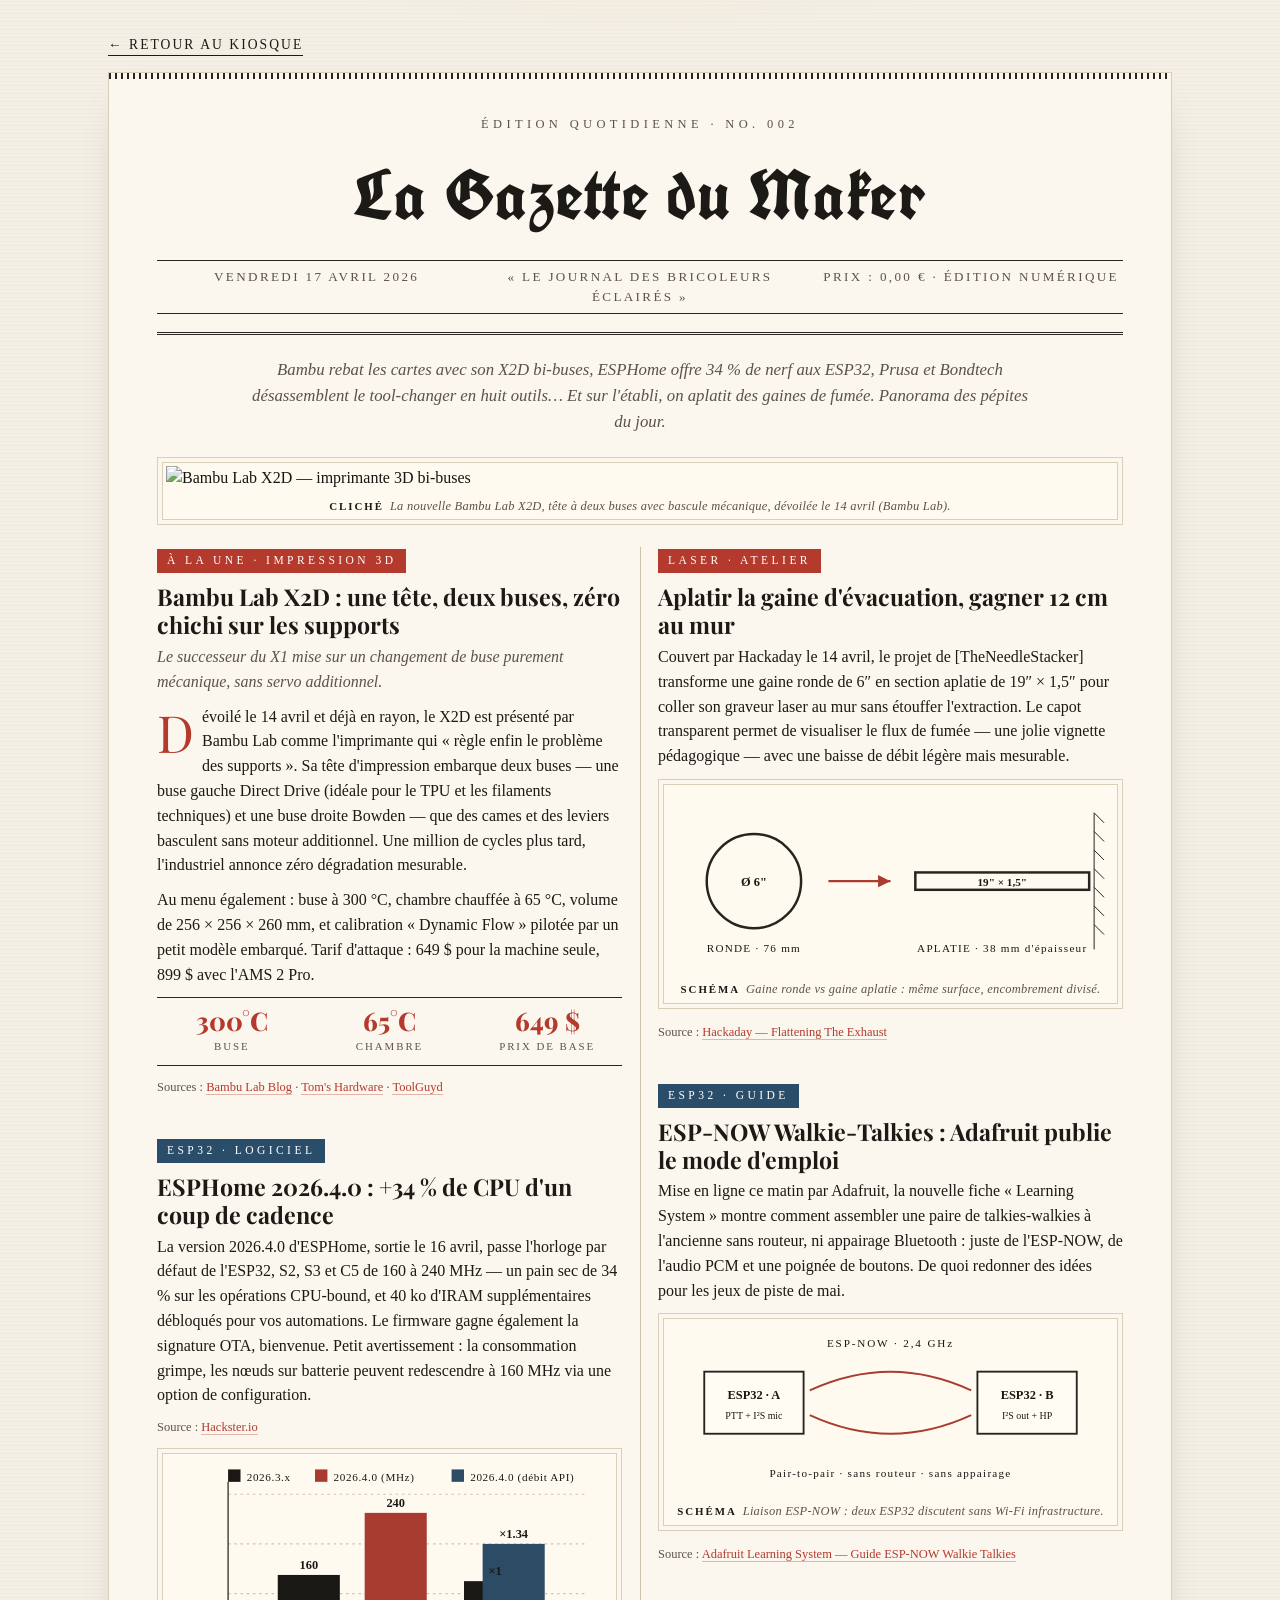
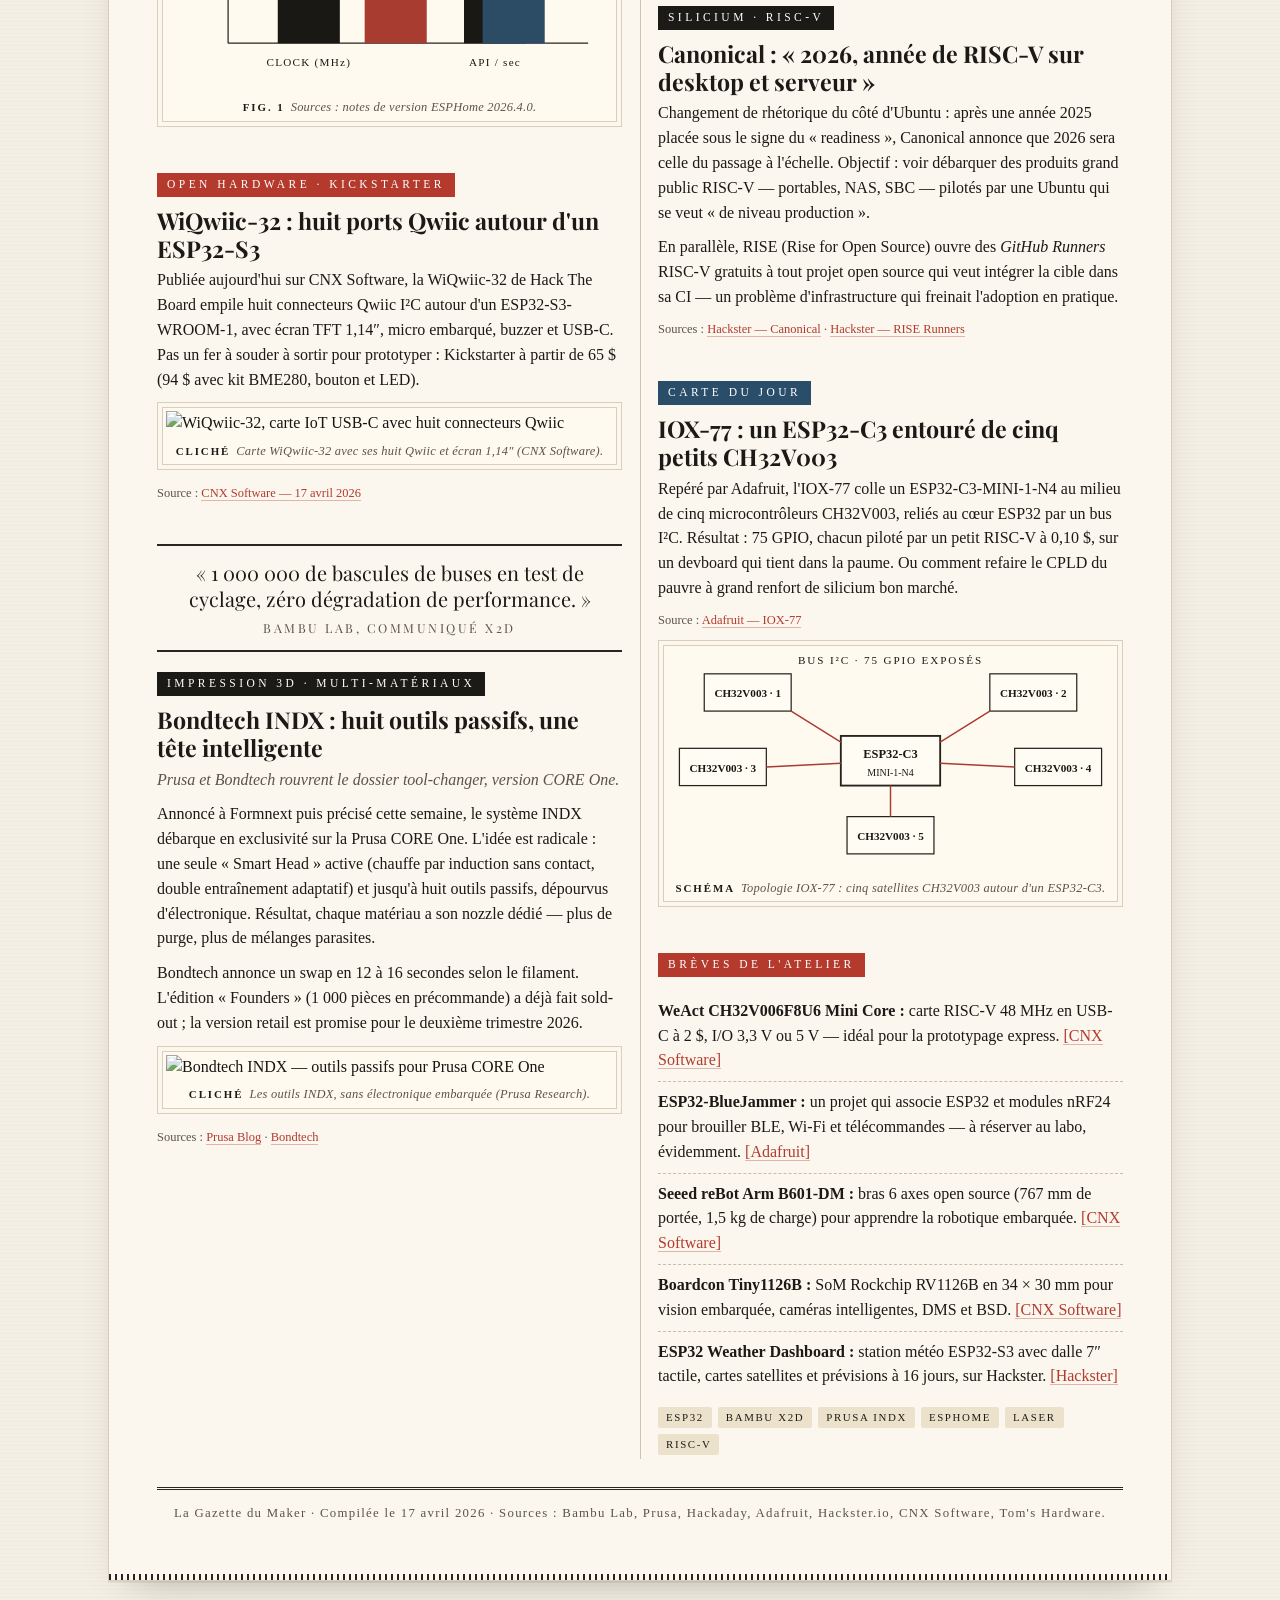
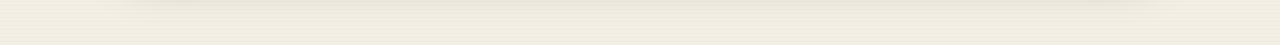
==== 2026-04-17.html @ 949660cf "Ajout de la Gazette du Maker - édition du 17 avril 2026 Co-Authored-By: Claude Opus 4.7 <noreply@ant" ====
<!DOCTYPE html>
<html lang="fr">
<head>
  <meta charset="UTF-8" />
  <meta name="viewport" content="width=device-width, initial-scale=1.0" />
  <title>La Gazette du Maker — 17 avril 2026</title>
  <link rel="preconnect" href="https://fonts.googleapis.com" />
  <link rel="preconnect" href="https://fonts.gstatic.com" crossorigin />
  <link href="https://fonts.googleapis.com/css2?family=Playfair+Display:ital,wght@0,600;0,800;1,600&family=UnifrakturCook:wght@700&display=swap" rel="stylesheet" />
  <link rel="stylesheet" href="assets/style.css" />
</head>
<body>
  <main class="wrap">
    <a class="nav-home" href="index.html">← Retour au kiosque</a>
    <article class="paper">
      <header class="masthead">
        <div class="eyebrow">Édition quotidienne · No. 002</div>
        <h1>La Gazette du Maker</h1>
        <div class="meta">
          <span>Vendredi 17 avril 2026</span>
          <span class="center">« Le journal des bricoleurs éclairés »</span>
          <span class="right">Prix : 0,00 € · Édition numérique</span>
        </div>
      </header>

      <p class="lede">
        Bambu rebat les cartes avec son X2D bi-buses, ESPHome offre 34 % de nerf aux ESP32,
        Prusa et Bondtech désassemblent le tool-changer en huit outils… Et sur l'établi,
        on aplatit des gaines de fumée. Panorama des pépites du jour.
      </p>

      <figure class="figure hero-figure halftone">
        <img src="https://storage.ghost.io/c/8d/d9/8dd9f85b-21c3-4782-bba8-8778cd8f2f93/content/images/size/w1200/2026/04/X2D-00-1.jpg" alt="Bambu Lab X2D — imprimante 3D bi-buses" />
        <figcaption><strong>Cliché</strong>La nouvelle Bambu Lab X2D, tête à deux buses avec bascule mécanique, dévoilée le 14 avril (Bambu Lab).</figcaption>
      </figure>

      <div class="columns">

        <section class="section">
          <span class="kicker">À la une · Impression 3D</span>
          <h2 class="headline">Bambu Lab X2D : une tête, deux buses, zéro chichi sur les supports</h2>
          <p class="subhead">Le successeur du X1 mise sur un changement de buse purement mécanique, sans servo additionnel.</p>
          <div class="story dropcap">
            <p>
              Dévoilé le 14 avril et déjà en rayon, le X2D est présenté par Bambu Lab comme
              l'imprimante qui « règle enfin le problème des supports ». Sa tête d'impression
              embarque deux buses — une buse gauche Direct Drive (idéale pour le TPU et les
              filaments techniques) et une buse droite Bowden — que des cames et des leviers
              basculent sans moteur additionnel. Une million de cycles plus tard, l'industriel
              annonce zéro dégradation mesurable.
            </p>
            <p>
              Au menu également : buse à 300 °C, chambre chauffée à 65 °C, volume de 256 × 256 ×
              260 mm, et calibration « Dynamic Flow » pilotée par un petit modèle embarqué.
              Tarif d'attaque : 649 $ pour la machine seule, 899 $ avec l'AMS 2 Pro.
            </p>

            <div class="stat-row">
              <div class="stat"><div class="num">300°C</div><div class="lbl">Buse</div></div>
              <div class="stat"><div class="num">65°C</div><div class="lbl">Chambre</div></div>
              <div class="stat"><div class="num">649 $</div><div class="lbl">Prix de base</div></div>
            </div>

            <p class="source">
              Sources :
              <a href="https://blog.bambulab.com/xcellence-made-simple-bambu-lab-presents-the-x2d/">Bambu Lab Blog</a>
              · <a href="https://www.tomshardware.com/3d-printing/bambu-lab-x2d-review">Tom's Hardware</a>
              · <a href="https://toolguyd.com/bambu-x2d-3d-printer-launch/">ToolGuyd</a>
            </p>
          </div>
        </section>

        <section class="section">
          <span class="kicker blue">ESP32 · Logiciel</span>
          <h2 class="headline">ESPHome 2026.4.0 : +34 % de CPU d'un coup de cadence</h2>
          <div class="story">
            <p>
              La version 2026.4.0 d'ESPHome, sortie le 16 avril, passe l'horloge par défaut de
              l'ESP32, S2, S3 et C5 de 160 à 240 MHz — un pain sec de 34 % sur les opérations
              CPU-bound, et 40 ko d'IRAM supplémentaires débloqués pour vos automations. Le
              firmware gagne également la signature OTA, bienvenue. Petit avertissement : la
              consommation grimpe, les nœuds sur batterie peuvent redescendre à 160 MHz via une
              option de configuration.
            </p>
            <p class="source">
              Source :
              <a href="https://www.hackster.io/news/esphome-2026-4-0-brings-a-big-performance-boost-for-the-espressif-esp32-with-breaking-changes-too-006b26e1b445">Hackster.io</a>
            </p>

            <figure class="figure">
              <svg class="chart-svg" viewBox="0 0 360 190" xmlns="http://www.w3.org/2000/svg" role="img" aria-label="Comparatif fréquence et performance CPU ESPHome">
                <!-- grid -->
                <g class="grid">
                  <line x1="50" y1="30"  x2="340" y2="30" />
                  <line x1="50" y1="70"  x2="340" y2="70" />
                  <line x1="50" y1="110" x2="340" y2="110" />
                </g>
                <!-- axes -->
                <g class="axis">
                  <path d="M50 150 L340 150" />
                  <path d="M50 20 L50 150" />
                </g>
                <!-- Bars: v2026.3 @160MHz vs v2026.4 @240MHz -->
                <rect class="bar-ink" x="90"  y="95"  width="50" height="55" />
                <rect class="bar-red" x="160" y="45"  width="50" height="105" />
                <rect class="bar-ink" x="240" y="100" width="50" height="50" />
                <rect class="bar-red" x="310" y="30"  width="30" height="120" opacity="0"/>
                <!-- Second pair: API calls/s -->
                <rect class="bar-blue" x="255" y="70" width="50" height="80" />
                <!-- Labels -->
                <text x="115" y="168" text-anchor="middle" font-size="9" letter-spacing="1">CLOCK (MHz)</text>
                <text x="265" y="168" text-anchor="middle" font-size="9" letter-spacing="1">API / sec</text>
                <text x="115" y="90"  text-anchor="middle" font-size="10" font-weight="700">160</text>
                <text x="185" y="40"  text-anchor="middle" font-size="10" font-weight="700" fill="#b43a2d">240</text>
                <text x="265" y="95"  text-anchor="middle" font-size="10" font-weight="700">×1</text>
                <text x="280" y="65"  text-anchor="middle" font-size="10" font-weight="700" fill="#2a4d69">×1.34</text>
                <!-- Legend -->
                <rect x="50" y="10" width="10" height="10" class="bar-ink" />
                <text x="65" y="19" font-size="9" letter-spacing="0.5">2026.3.x</text>
                <rect x="120" y="10" width="10" height="10" class="bar-red" />
                <text x="135" y="19" font-size="9" letter-spacing="0.5" fill="#b43a2d">2026.4.0 (MHz)</text>
                <rect x="230" y="10" width="10" height="10" class="bar-blue" />
                <text x="245" y="19" font-size="9" letter-spacing="0.5" fill="#2a4d69">2026.4.0 (débit API)</text>
              </svg>
              <figcaption><strong>Fig. 1</strong>Sources : notes de version ESPHome 2026.4.0.</figcaption>
            </figure>
          </div>
        </section>

        <section class="section">
          <span class="kicker">Open Hardware · Kickstarter</span>
          <h2 class="headline">WiQwiic-32 : huit ports Qwiic autour d'un ESP32-S3</h2>
          <div class="story">
            <p>
              Publiée aujourd'hui sur CNX Software, la WiQwiic-32 de Hack The Board empile
              huit connecteurs Qwiic I²C autour d'un ESP32-S3-WROOM-1, avec écran TFT 1,14″,
              micro embarqué, buzzer et USB-C. Pas un fer à souder à sortir pour prototyper :
              Kickstarter à partir de 65 $ (94 $ avec kit BME280, bouton et LED).
            </p>
            <figure class="figure halftone">
              <img src="https://www.cnx-software.com/wp-content/uploads/2026/04/WiQwiic-32-USB-C-development-board.jpg" alt="WiQwiic-32, carte IoT USB-C avec huit connecteurs Qwiic" />
              <figcaption><strong>Cliché</strong>Carte WiQwiic-32 avec ses huit Qwiic et écran 1,14″ (CNX Software).</figcaption>
            </figure>
            <p class="source">
              Source :
              <a href="https://www.cnx-software.com/2026/04/17/wiqwiic-32-a-compact-usb-c-iot-board-with-eight-qwiic-connectors/">CNX Software — 17 avril 2026</a>
            </p>
          </div>
        </section>

        <div class="pullquote">
          « 1 000 000 de bascules de buses en test de cyclage, zéro dégradation de performance. »
          <cite>Bambu Lab, communiqué X2D</cite>
        </div>

        <section class="section">
          <span class="kicker ink">Impression 3D · Multi-matériaux</span>
          <h2 class="headline">Bondtech INDX : huit outils passifs, une tête intelligente</h2>
          <p class="subhead">Prusa et Bondtech rouvrent le dossier tool-changer, version CORE One.</p>
          <div class="story">
            <p>
              Annoncé à Formnext puis précisé cette semaine, le système INDX débarque en
              exclusivité sur la Prusa CORE One. L'idée est radicale : une seule « Smart Head »
              active (chauffe par induction sans contact, double entraînement adaptatif) et
              jusqu'à huit outils passifs, dépourvus d'électronique. Résultat, chaque matériau
              a son nozzle dédié — plus de purge, plus de mélanges parasites.
            </p>
            <p>
              Bondtech annonce un swap en 12 à 16 secondes selon le filament. L'édition
              « Founders » (1 000 pièces en précommande) a déjà fait sold-out ; la version
              retail est promise pour le deuxième trimestre 2026.
            </p>
            <figure class="figure halftone">
              <img src="https://storage.googleapis.com/prusa3d-content-prod-14e8-wordpress-blog-prod/2025/11/c8289261-cleaned-up-tool-detail-indx_3840-1024x683.jpg" alt="Bondtech INDX — outils passifs pour Prusa CORE One" />
              <figcaption><strong>Cliché</strong>Les outils INDX, sans électronique embarquée (Prusa Research).</figcaption>
            </figure>
            <p class="source">
              Sources :
              <a href="https://blog.prusa3d.com/introducing-the-indx-fast-and-affordable-8-material-printing-exclusively-on-the-core-one_125242/">Prusa Blog</a>
              · <a href="https://www.bondtech.se/indx-by-bondtech/">Bondtech</a>
            </p>
          </div>
        </section>

        <section class="section">
          <span class="kicker">Laser · Atelier</span>
          <h2 class="headline">Aplatir la gaine d'évacuation, gagner 12 cm au mur</h2>
          <div class="story">
            <p>
              Couvert par Hackaday le 14 avril, le projet de [TheNeedleStacker] transforme
              une gaine ronde de 6″ en section aplatie de 19″ × 1,5″ pour coller son graveur
              laser au mur sans étouffer l'extraction. Le capot transparent permet de visualiser
              le flux de fumée — une jolie vignette pédagogique — avec une baisse de débit
              légère mais mesurable.
            </p>

            <figure class="figure">
              <svg class="chart-svg" viewBox="0 0 360 150" xmlns="http://www.w3.org/2000/svg" role="img" aria-label="Schéma comparatif gaine ronde vs gaine aplatie">
                <!-- Round duct -->
                <circle cx="70" cy="75" r="38" fill="none" stroke="#2a2520" stroke-width="2" />
                <text x="70" y="79" text-anchor="middle" font-size="10" font-weight="700">Ø 6&quot;</text>
                <text x="70" y="132" text-anchor="middle" font-size="9" letter-spacing="1" fill="#5a534a">RONDE · 76 mm</text>

                <!-- Arrow -->
                <path d="M130 75 L180 75" stroke="#b43a2d" stroke-width="2" />
                <path d="M180 75 L170 70 L170 80 Z" fill="#b43a2d" />

                <!-- Flat duct -->
                <rect x="200" y="68" width="140" height="14" fill="none" stroke="#2a2520" stroke-width="2" />
                <text x="270" y="79" text-anchor="middle" font-size="9" font-weight="700">19&quot; × 1,5&quot;</text>
                <text x="270" y="132" text-anchor="middle" font-size="9" letter-spacing="1" fill="#5a534a">APLATIE · 38 mm d'épaisseur</text>

                <!-- Wall hatching -->
                <g stroke="#2a2520" stroke-width="0.8">
                  <line x1="344" y1="20" x2="344" y2="130" />
                  <line x1="344" y1="20" x2="352" y2="28" />
                  <line x1="344" y1="35" x2="352" y2="43" />
                  <line x1="344" y1="50" x2="352" y2="58" />
                  <line x1="344" y1="65" x2="352" y2="73" />
                  <line x1="344" y1="80" x2="352" y2="88" />
                  <line x1="344" y1="95" x2="352" y2="103" />
                  <line x1="344" y1="110" x2="352" y2="118" />
                </g>
              </svg>
              <figcaption><strong>Schéma</strong>Gaine ronde vs gaine aplatie : même surface, encombrement divisé.</figcaption>
            </figure>

            <p class="source">
              Source :
              <a href="https://hackaday.com/2026/04/14/flattening-the-exhaust-of-a-laser-cutter-to-save-space/">Hackaday — Flattening The Exhaust</a>
            </p>
          </div>
        </section>

        <section class="section">
          <span class="kicker blue">ESP32 · Guide</span>
          <h2 class="headline">ESP-NOW Walkie-Talkies : Adafruit publie le mode d'emploi</h2>
          <div class="story">
            <p>
              Mise en ligne ce matin par Adafruit, la nouvelle fiche « Learning System » montre
              comment assembler une paire de talkies-walkies à l'ancienne sans routeur, ni
              appairage Bluetooth : juste de l'ESP-NOW, de l'audio PCM et une poignée de
              boutons. De quoi redonner des idées pour les jeux de piste de mai.
            </p>

            <figure class="figure">
              <svg class="chart-svg" viewBox="0 0 360 140" xmlns="http://www.w3.org/2000/svg" role="img" aria-label="Schéma ESP-NOW pair-to-pair sans infrastructure">
                <!-- Node A -->
                <rect x="30" y="40" width="80" height="50" fill="#fffaf0" stroke="#2a2520" stroke-width="1.5" />
                <text x="70" y="62" text-anchor="middle" font-size="10" font-weight="700">ESP32 · A</text>
                <text x="70" y="78" text-anchor="middle" font-size="8">PTT + I²S mic</text>

                <!-- Node B -->
                <rect x="250" y="40" width="80" height="50" fill="#fffaf0" stroke="#2a2520" stroke-width="1.5" />
                <text x="290" y="62" text-anchor="middle" font-size="10" font-weight="700">ESP32 · B</text>
                <text x="290" y="78" text-anchor="middle" font-size="8">I²S out + HP</text>

                <!-- Wireless arrows -->
                <g stroke="#b43a2d" stroke-width="1.6" fill="none">
                  <path d="M115 55 Q180 25 245 55" />
                  <path d="M245 75 Q180 105 115 75" />
                </g>
                <text x="180" y="20" text-anchor="middle" font-size="9" fill="#b43a2d" letter-spacing="1.5">ESP-NOW · 2,4 GHz</text>

                <!-- Labels -->
                <text x="180" y="125" text-anchor="middle" font-size="9" letter-spacing="1" fill="#5a534a">Pair-to-pair · sans routeur · sans appairage</text>
              </svg>
              <figcaption><strong>Schéma</strong>Liaison ESP-NOW : deux ESP32 discutent sans Wi-Fi infrastructure.</figcaption>
            </figure>
            <p class="source">
              Source :
              <a href="https://blog.adafruit.com/">Adafruit Learning System — Guide ESP-NOW Walkie Talkies</a>
            </p>
          </div>
        </section>

        <section class="section">
          <span class="kicker ink">Silicium · RISC-V</span>
          <h2 class="headline">Canonical : « 2026, année de RISC-V sur desktop et serveur »</h2>
          <div class="story">
            <p>
              Changement de rhétorique du côté d'Ubuntu : après une année 2025 placée sous le
              signe du « readiness », Canonical annonce que 2026 sera celle du passage à
              l'échelle. Objectif : voir débarquer des produits grand public RISC-V — portables,
              NAS, SBC — pilotés par une Ubuntu qui se veut « de niveau production ».
            </p>
            <p>
              En parallèle, RISE (Rise for Open Source) ouvre des <em>GitHub Runners</em>
              RISC-V gratuits à tout projet open source qui veut intégrer la cible dans sa
              CI — un problème d'infrastructure qui freinait l'adoption en pratique.
            </p>
            <p class="source">
              Sources :
              <a href="https://www.hackster.io/news/canonical-declares-that-2026-is-the-year-of-ubuntu-linux-on-the-risc-v-desktop-server-and-more-850a24c1e8b1">Hackster — Canonical</a>
              · <a href="https://www.hackster.io/news/rise-launches-risc-v-github-runners-providing-ci-and-build-services-free-to-open-source-projects-559fa92fa713">Hackster — RISE Runners</a>
            </p>
          </div>
        </section>

        <section class="section">
          <span class="kicker blue">Carte du jour</span>
          <h2 class="headline">IOX-77 : un ESP32-C3 entouré de cinq petits CH32V003</h2>
          <div class="story">
            <p>
              Repéré par Adafruit, l'IOX-77 colle un ESP32-C3-MINI-1-N4 au milieu de cinq
              microcontrôleurs CH32V003, reliés au cœur ESP32 par un bus I²C. Résultat : 75
              GPIO, chacun piloté par un petit RISC-V à 0,10 $, sur un devboard qui tient dans
              la paume. Ou comment refaire le CPLD du pauvre à grand renfort de silicium
              bon marché.
            </p>
            <p class="source">
              Source :
              <a href="https://blog.adafruit.com/2026/04/14/an-esp32-based-devboard-with-5-ch32v003-mcus-and-75-gpio">Adafruit — IOX-77</a>
            </p>

            <figure class="figure">
              <svg class="chart-svg" viewBox="0 0 360 180" xmlns="http://www.w3.org/2000/svg" role="img" aria-label="Topologie IOX-77, ESP32-C3 central relié à 5 CH32V003 via I²C">
                <!-- center ESP32-C3 -->
                <rect x="140" y="70" width="80" height="40" fill="#fffaf0" stroke="#2a2520" stroke-width="1.5" />
                <text x="180" y="88" text-anchor="middle" font-size="10" font-weight="700">ESP32-C3</text>
                <text x="180" y="102" text-anchor="middle" font-size="8">MINI-1-N4</text>

                <!-- 5 CH32V003 around -->
                <g font-family="Iowan Old Style, Georgia, serif">
                  <rect x="30"  y="20"  width="70" height="30" fill="#fffaf0" stroke="#2a2520" />
                  <text x="65" y="39" text-anchor="middle" font-size="9" font-weight="700">CH32V003 · 1</text>

                  <rect x="260" y="20"  width="70" height="30" fill="#fffaf0" stroke="#2a2520" />
                  <text x="295" y="39" text-anchor="middle" font-size="9" font-weight="700">CH32V003 · 2</text>

                  <rect x="10"  y="80"  width="70" height="30" fill="#fffaf0" stroke="#2a2520" />
                  <text x="45" y="99" text-anchor="middle" font-size="9" font-weight="700">CH32V003 · 3</text>

                  <rect x="280" y="80"  width="70" height="30" fill="#fffaf0" stroke="#2a2520" />
                  <text x="315" y="99" text-anchor="middle" font-size="9" font-weight="700">CH32V003 · 4</text>

                  <rect x="145" y="135" width="70" height="30" fill="#fffaf0" stroke="#2a2520" />
                  <text x="180" y="154" text-anchor="middle" font-size="9" font-weight="700">CH32V003 · 5</text>
                </g>

                <!-- I2C lines -->
                <g stroke="#b43a2d" stroke-width="1.2" fill="none">
                  <path d="M140 75 L100 50" />
                  <path d="M220 75 L260 50" />
                  <path d="M140 92 L80 95" />
                  <path d="M220 92 L280 95" />
                  <path d="M180 110 L180 135" />
                </g>
                <text x="180" y="12" text-anchor="middle" font-size="9" letter-spacing="1.5" fill="#b43a2d">BUS I²C · 75 GPIO EXPOSÉS</text>
              </svg>
              <figcaption><strong>Schéma</strong>Topologie IOX-77 : cinq satellites CH32V003 autour d'un ESP32-C3.</figcaption>
            </figure>
          </div>
        </section>

        <section class="section">
          <span class="kicker">Brèves de l'atelier</span>
          <ul class="brief-list">
            <li>
              <strong>WeAct CH32V006F8U6 Mini Core :</strong> carte RISC-V 48 MHz en USB-C à
              2 $, I/O 3,3 V ou 5 V — idéal pour la prototypage express.
              <a href="https://www.cnx-software.com/2026/04/06/2-weact-ch32v006f8u6-mini-core-board-features-ch32v006-risc-v-mcu-supports-3-3v-or-5v-i-o-voltage/">[CNX Software]</a>
            </li>
            <li>
              <strong>ESP32-BlueJammer :</strong> un projet qui associe ESP32 et modules nRF24
              pour brouiller BLE, Wi-Fi et télécommandes — à réserver au labo, évidemment.
              <a href="https://blog.adafruit.com/2026/04/09/esp32-bluejammer-disrupts-various-devices-using-esp32-and-nrf24-modules/">[Adafruit]</a>
            </li>
            <li>
              <strong>Seeed reBot Arm B601-DM :</strong> bras 6 axes open source (767 mm de
              portée, 1,5 kg de charge) pour apprendre la robotique embarquée.
              <a href="https://www.cnx-software.com/">[CNX Software]</a>
            </li>
            <li>
              <strong>Boardcon Tiny1126B :</strong> SoM Rockchip RV1126B en 34 × 30 mm pour
              vision embarquée, caméras intelligentes, DMS et BSD.
              <a href="https://www.cnx-software.com/">[CNX Software]</a>
            </li>
            <li>
              <strong>ESP32 Weather Dashboard :</strong> station météo ESP32-S3 avec dalle 7″
              tactile, cartes satellites et prévisions à 16 jours, sur Hackster.
              <a href="https://www.hackster.io/mircemk/esp32-weather-dashboard-with-satellite-maps-and-16-day-forec-7ee044">[Hackster]</a>
            </li>
          </ul>
          <div class="tag-row">
            <span class="tag">ESP32</span>
            <span class="tag">Bambu X2D</span>
            <span class="tag">Prusa INDX</span>
            <span class="tag">ESPHome</span>
            <span class="tag">Laser</span>
            <span class="tag">RISC-V</span>
          </div>
        </section>

      </div>

      <footer class="footer">
        La Gazette du Maker · Compilée le 17 avril 2026 · Sources : Bambu Lab, Prusa, Hackaday,
        Adafruit, Hackster.io, CNX Software, Tom's Hardware.
      </footer>
    </article>
  </main>
</body>
</html>
---- assets/style.css ----
/* Maker Gazette — stylesheet partagé */
:root {
  --bg: #f4efe4;
  --paper: #fbf7ee;
  --ink: #1c1a16;
  --muted: #5a534a;
  --accent: #b43a2d;
  --accent-2: #2a4d69;
  --rule: #2a2520;
  --shadow: 0 2px 0 rgba(0, 0, 0, 0.06), 0 18px 40px -24px rgba(0, 0, 0, 0.35);
}

* { box-sizing: border-box; }

html, body {
  margin: 0;
  padding: 0;
  background:
    radial-gradient(1200px 600px at 50% -10%, #e9e0cd 0%, transparent 60%),
    repeating-linear-gradient(0deg, transparent 0 3px, rgba(0,0,0,0.015) 3px 4px),
    var(--bg);
  color: var(--ink);
  font-family: "Iowan Old Style", "Palatino Linotype", Palatino, Georgia, "Times New Roman", serif;
  line-height: 1.55;
}

a { color: var(--accent); text-decoration: none; border-bottom: 1px solid rgba(180, 58, 45, 0.35); }
a:hover { color: var(--accent-2); border-bottom-color: var(--accent-2); }

.wrap {
  max-width: 1120px;
  margin: 0 auto;
  padding: 32px 28px 64px;
}

.paper {
  background: var(--paper);
  border: 1px solid #d9cfb8;
  box-shadow: var(--shadow);
  padding: 42px 48px 56px;
  position: relative;
}
.paper::before,
.paper::after {
  content: "";
  position: absolute;
  left: 0; right: 0;
  height: 6px;
  background: repeating-linear-gradient(90deg, var(--rule) 0 2px, transparent 2px 6px);
}
.paper::before { top: 0; }
.paper::after { bottom: 0; }

.masthead {
  text-align: center;
  border-bottom: 3px double var(--rule);
  padding-bottom: 18px;
  margin-bottom: 22px;
}
.masthead .eyebrow {
  letter-spacing: 0.35em;
  text-transform: uppercase;
  font-size: 0.78rem;
  color: var(--muted);
}
.masthead h1 {
  font-family: "UnifrakturCook", "Playfair Display", "Times New Roman", serif;
  font-size: clamp(2.6rem, 6vw, 4.4rem);
  margin: 6px 0 4px;
  letter-spacing: 0.01em;
}
.masthead .meta {
  display: flex;
  justify-content: space-between;
  gap: 12px;
  font-size: 0.82rem;
  color: var(--muted);
  text-transform: uppercase;
  letter-spacing: 0.18em;
  border-top: 1px solid var(--rule);
  border-bottom: 1px solid var(--rule);
  padding: 6px 4px;
  margin-top: 10px;
}
.masthead .meta span { flex: 1; }
.masthead .meta .center { text-align: center; }
.masthead .meta .right { text-align: right; }

.lede {
  font-style: italic;
  text-align: center;
  font-size: 1.05rem;
  color: var(--muted);
  max-width: 780px;
  margin: 8px auto 22px;
}

.columns {
  column-count: 2;
  column-gap: 36px;
  column-rule: 1px solid #cdc2ab;
}
@media (max-width: 780px) {
  .columns { column-count: 1; }
  .paper { padding: 28px 20px 36px; }
}

.section {
  break-inside: avoid;
  margin-bottom: 26px;
  padding-bottom: 4px;
}

.kicker {
  display: inline-block;
  font-size: 0.72rem;
  letter-spacing: 0.3em;
  text-transform: uppercase;
  color: #fff;
  background: var(--accent);
  padding: 3px 10px;
  margin-bottom: 8px;
}
.kicker.blue { background: var(--accent-2); }
.kicker.ink { background: var(--ink); }

.headline {
  font-family: "Playfair Display", "Iowan Old Style", Georgia, serif;
  font-size: 1.45rem;
  line-height: 1.2;
  margin: 2px 0 6px;
}
.subhead {
  color: var(--muted);
  font-style: italic;
  margin: 0 0 10px;
}
.dropcap::first-letter {
  font-family: "Playfair Display", Georgia, serif;
  font-size: 3.2rem;
  float: left;
  line-height: 0.9;
  padding: 4px 8px 0 0;
  color: var(--accent);
}

.story p { margin: 0 0 10px; }
.story .source {
  font-size: 0.78rem;
  color: var(--muted);
  margin-top: 6px;
}

.pullquote {
  break-inside: avoid;
  border-top: 2px solid var(--rule);
  border-bottom: 2px solid var(--rule);
  padding: 14px 10px;
  margin: 18px 0;
  font-family: "Playfair Display", Georgia, serif;
  font-size: 1.25rem;
  line-height: 1.3;
  text-align: center;
  color: var(--ink);
}
.pullquote cite {
  display: block;
  font-size: 0.78rem;
  font-style: normal;
  letter-spacing: 0.2em;
  text-transform: uppercase;
  color: var(--muted);
  margin-top: 8px;
}

.brief-list {
  list-style: none;
  padding: 0;
  margin: 6px 0 0;
}
.brief-list li {
  padding: 8px 0;
  border-bottom: 1px dashed #c8bda6;
}
.brief-list li:last-child { border-bottom: none; }
.brief-list strong { color: var(--ink); }

.footer {
  margin-top: 28px;
  padding-top: 14px;
  border-top: 3px double var(--rule);
  text-align: center;
  font-size: 0.8rem;
  color: var(--muted);
  letter-spacing: 0.1em;
}

.nav-home {
  display: inline-block;
  margin-bottom: 16px;
  font-size: 0.85rem;
  letter-spacing: 0.15em;
  text-transform: uppercase;
  border-bottom: 1px solid var(--ink);
  color: var(--ink);
}

/* Index page specific */
.index-intro {
  text-align: center;
  max-width: 720px;
  margin: 10px auto 28px;
  color: var(--muted);
  font-style: italic;
}
.issue-grid {
  list-style: none;
  padding: 0;
  margin: 0;
  display: grid;
  grid-template-columns: repeat(auto-fill, minmax(260px, 1fr));
  gap: 18px;
}
.issue-card {
  background: #fffaf0;
  border: 1px solid #d9cfb8;
  padding: 18px 20px;
  display: flex;
  flex-direction: column;
  justify-content: space-between;
  min-height: 150px;
  transition: transform 0.15s ease, box-shadow 0.15s ease;
}
.issue-card:hover {
  transform: translateY(-2px);
  box-shadow: 0 10px 24px -16px rgba(0,0,0,0.35);
}
.issue-card a {
  color: var(--ink);
  border-bottom: none;
}
.issue-card .date {
  font-size: 0.78rem;
  letter-spacing: 0.3em;
  text-transform: uppercase;
  color: var(--accent);
  margin-bottom: 6px;
}
.issue-card .title {
  font-family: "Playfair Display", Georgia, serif;
  font-size: 1.35rem;
  line-height: 1.2;
  margin: 0 0 10px;
}
.issue-card .desc {
  font-size: 0.9rem;
  color: var(--muted);
  margin: 0;
}
.issue-card .read {
  margin-top: 12px;
  font-size: 0.78rem;
  letter-spacing: 0.2em;
  text-transform: uppercase;
  color: var(--accent-2);
}

.tag-row {
  display: flex;
  flex-wrap: wrap;
  gap: 6px;
  margin-top: 10px;
}
.tag {
  font-size: 0.68rem;
  letter-spacing: 0.15em;
  text-transform: uppercase;
  background: #ece2cc;
  color: var(--ink);
  padding: 2px 8px;
  border-radius: 2px;
}

/* Figures, illustrations, SVG charts */
.figure {
  break-inside: avoid;
  margin: 10px 0 14px;
  padding: 8px;
  background: #fffaf0;
  border: 1px solid #d9cfb8;
  box-shadow: inset 0 0 0 4px #fbf7ee, inset 0 0 0 5px #d9cfb8;
}
.figure img,
.figure svg {
  width: 100%;
  height: auto;
  display: block;
  filter: contrast(1.02) saturate(0.88);
}
.figure.halftone img {
  filter: contrast(1.05) saturate(0.7) sepia(0.08);
}
.figure figcaption {
  font-size: 0.78rem;
  color: var(--muted);
  font-style: italic;
  text-align: center;
  margin-top: 6px;
  padding: 0 4px;
  letter-spacing: 0.02em;
}
.figure figcaption strong {
  font-style: normal;
  color: var(--ink);
  letter-spacing: 0.18em;
  text-transform: uppercase;
  font-size: 0.68rem;
  margin-right: 6px;
}

/* Inline SVG chart styling */
.chart-svg text {
  font-family: "Iowan Old Style", Georgia, serif;
  fill: var(--ink);
}
.chart-svg .axis line,
.chart-svg .axis path {
  stroke: var(--rule);
  stroke-width: 1;
  fill: none;
}
.chart-svg .bar-red { fill: var(--accent); }
.chart-svg .bar-blue { fill: var(--accent-2); }
.chart-svg .bar-ink { fill: var(--ink); }
.chart-svg .grid { stroke: #cdc2ab; stroke-dasharray: 2 3; }

/* Hero/lead image spanning both columns */
.hero-figure {
  column-span: all;
  margin: 6px 0 22px;
}

/* Data stat row */
.stat-row {
  break-inside: avoid;
  display: grid;
  grid-template-columns: repeat(3, 1fr);
  gap: 8px;
  margin: 10px 0 12px;
  border-top: 1px solid var(--rule);
  border-bottom: 1px solid var(--rule);
  padding: 8px 0;
}
.stat {
  text-align: center;
  padding: 2px 4px;
}
.stat .num {
  font-family: "Playfair Display", Georgia, serif;
  font-size: 1.6rem;
  font-weight: 800;
  color: var(--accent);
  line-height: 1;
}
.stat .lbl {
  font-size: 0.68rem;
  letter-spacing: 0.18em;
  text-transform: uppercase;
  color: var(--muted);
  margin-top: 4px;
}
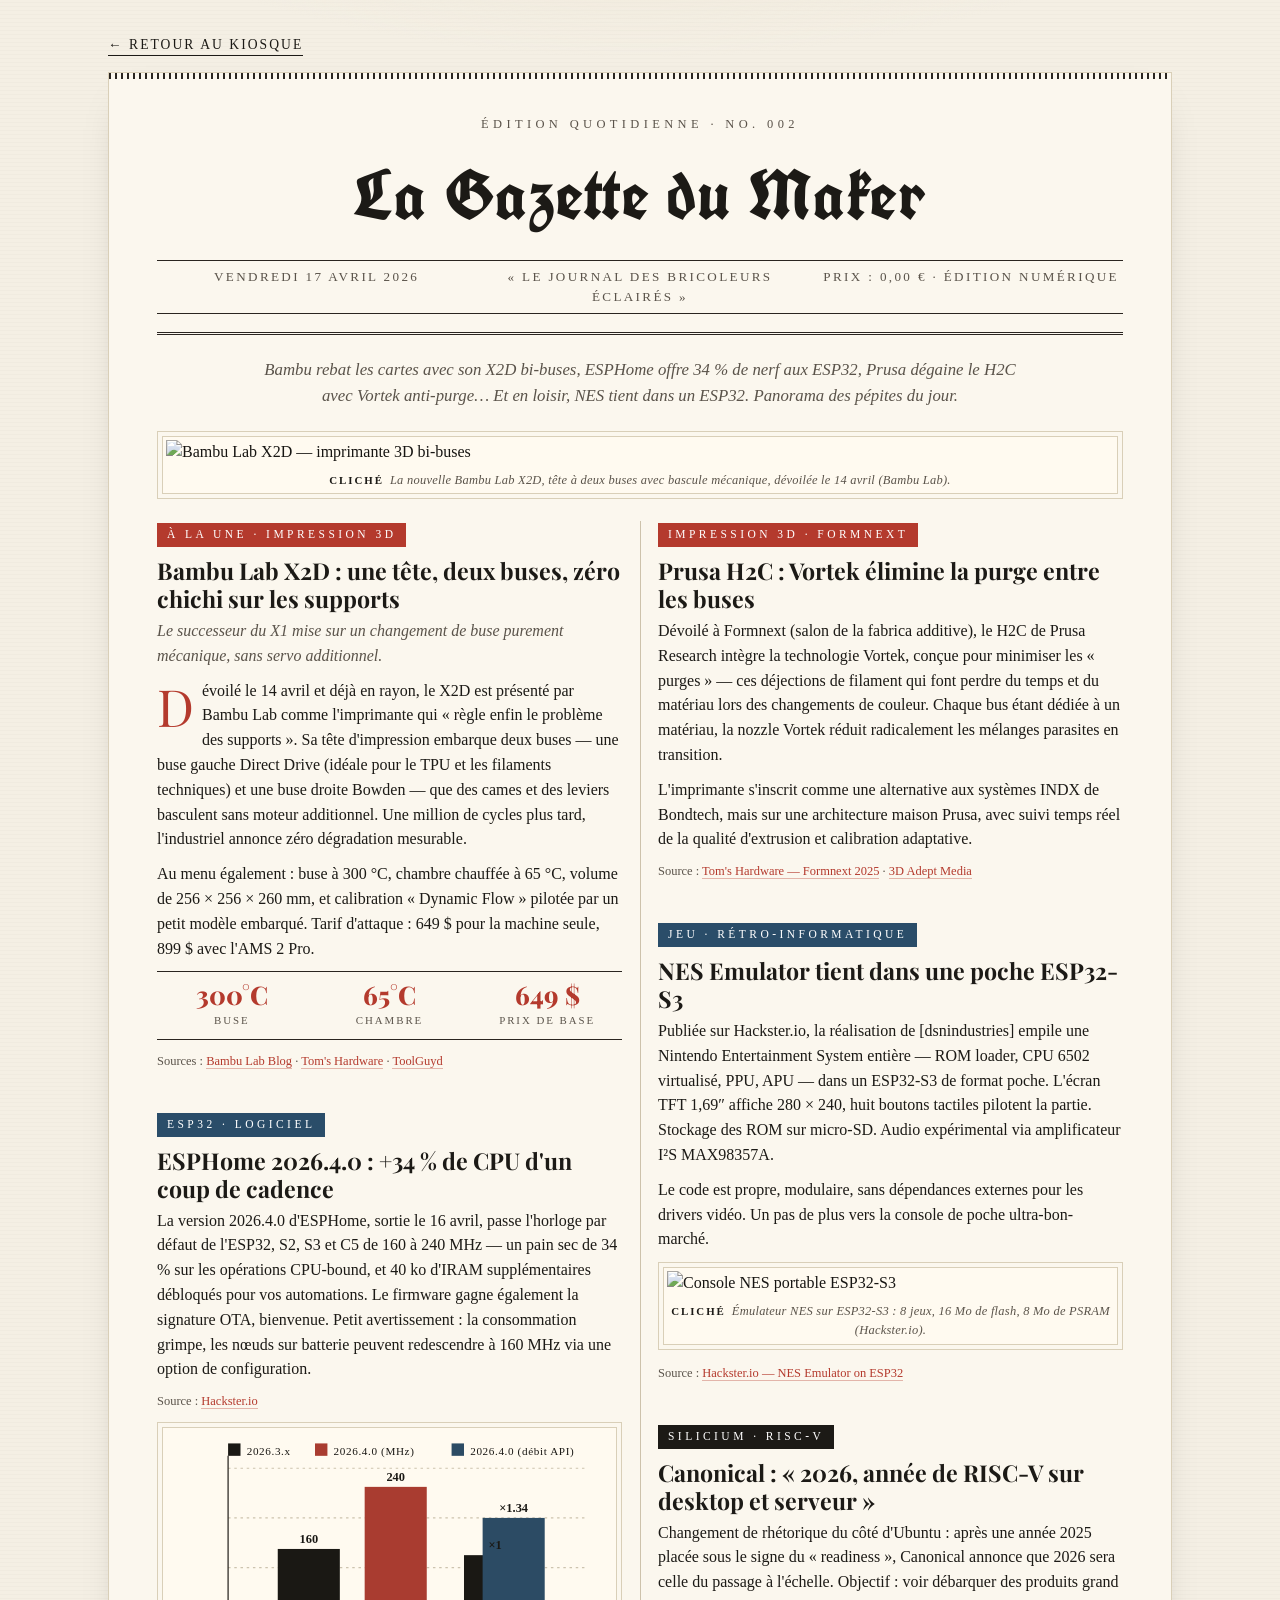
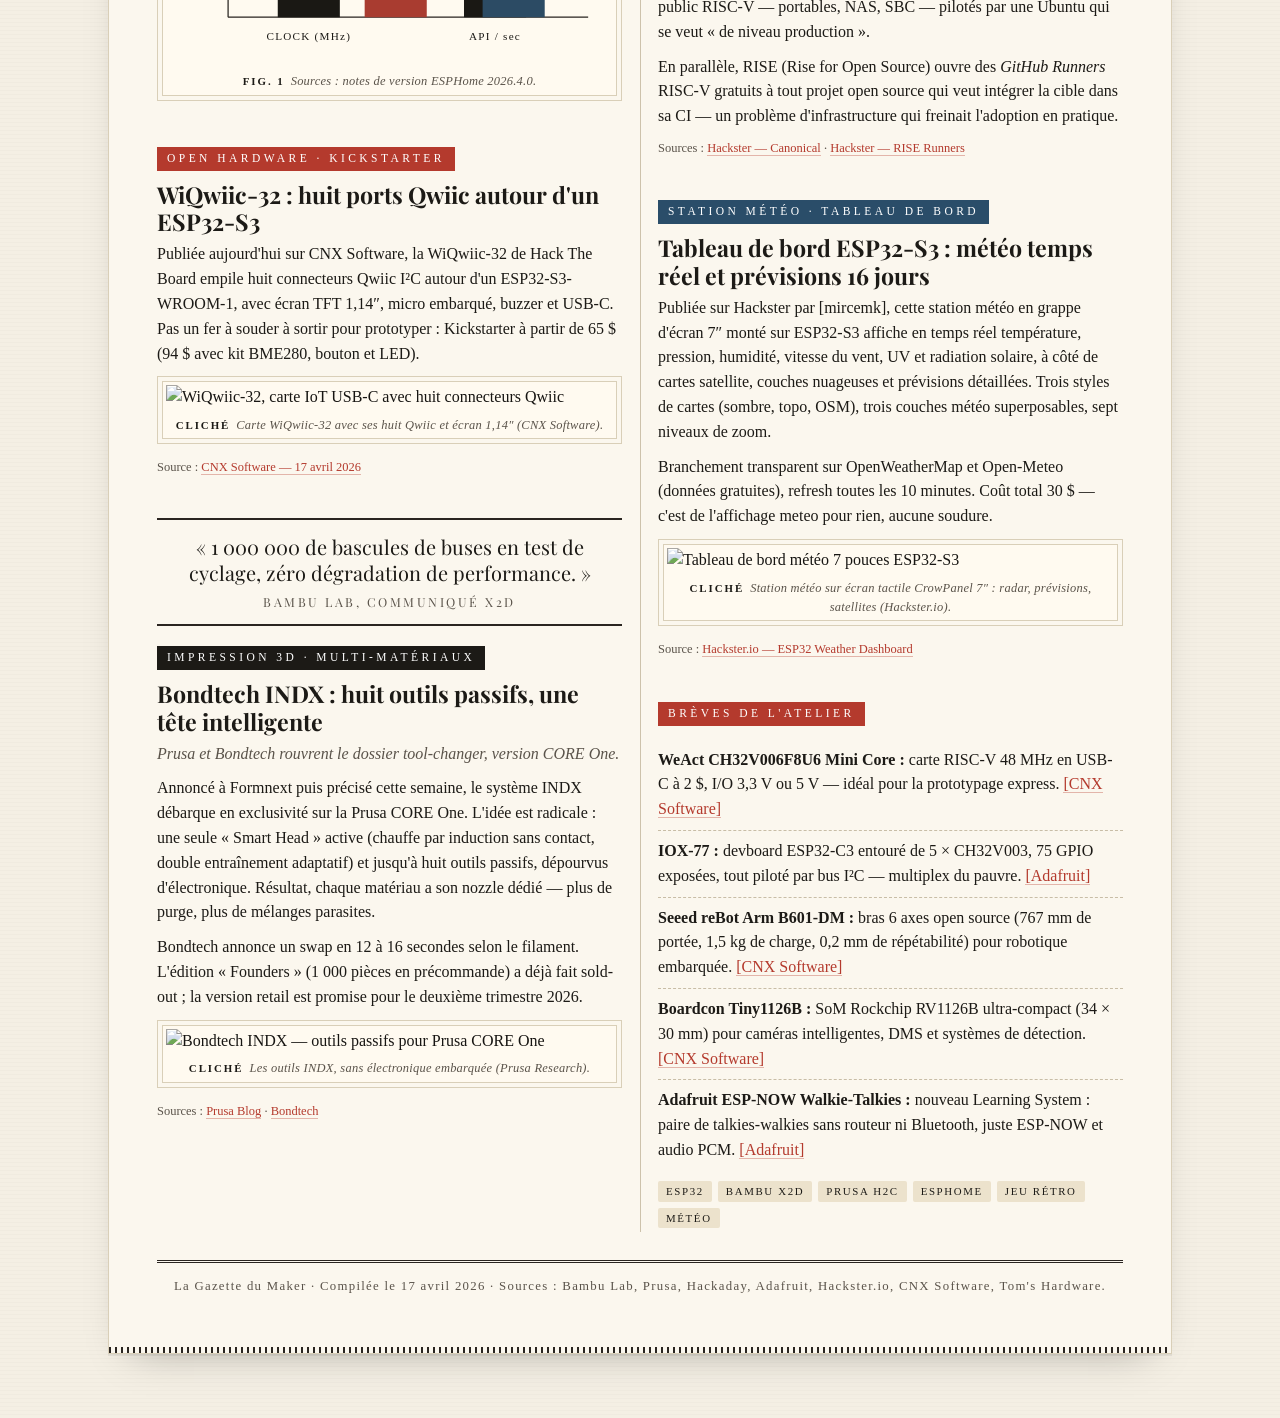
==== commit 347abbc4: "Mise à jour édition 17 avril : articles avec visuels réels, remplacement des schémas" ====
--- a/2026-04-17.html
+++ b/2026-04-17.html
@@ -25,8 +25,8 @@
 
       <p class="lede">
         Bambu rebat les cartes avec son X2D bi-buses, ESPHome offre 34 % de nerf aux ESP32,
-        Prusa et Bondtech désassemblent le tool-changer en huit outils… Et sur l'établi,
-        on aplatit des gaines de fumée. Panorama des pépites du jour.
+        Prusa dégaine le H2C avec Vortek anti-purge… Et en loisir, NES tient dans un ESP32.
+        Panorama des pépites du jour.
       </p>
 
       <figure class="figure hero-figure halftone">
@@ -183,93 +183,51 @@
         </section>
 
         <section class="section">
-          <span class="kicker">Laser · Atelier</span>
-          <h2 class="headline">Aplatir la gaine d'évacuation, gagner 12 cm au mur</h2>
-          <div class="story">
-            <p>
-              Couvert par Hackaday le 14 avril, le projet de [TheNeedleStacker] transforme
-              une gaine ronde de 6″ en section aplatie de 19″ × 1,5″ pour coller son graveur
-              laser au mur sans étouffer l'extraction. Le capot transparent permet de visualiser
-              le flux de fumée — une jolie vignette pédagogique — avec une baisse de débit
-              légère mais mesurable.
-            </p>
-
-            <figure class="figure">
-              <svg class="chart-svg" viewBox="0 0 360 150" xmlns="http://www.w3.org/2000/svg" role="img" aria-label="Schéma comparatif gaine ronde vs gaine aplatie">
-                <!-- Round duct -->
-                <circle cx="70" cy="75" r="38" fill="none" stroke="#2a2520" stroke-width="2" />
-                <text x="70" y="79" text-anchor="middle" font-size="10" font-weight="700">Ø 6&quot;</text>
-                <text x="70" y="132" text-anchor="middle" font-size="9" letter-spacing="1" fill="#5a534a">RONDE · 76 mm</text>
-
-                <!-- Arrow -->
-                <path d="M130 75 L180 75" stroke="#b43a2d" stroke-width="2" />
-                <path d="M180 75 L170 70 L170 80 Z" fill="#b43a2d" />
-
-                <!-- Flat duct -->
-                <rect x="200" y="68" width="140" height="14" fill="none" stroke="#2a2520" stroke-width="2" />
-                <text x="270" y="79" text-anchor="middle" font-size="9" font-weight="700">19&quot; × 1,5&quot;</text>
-                <text x="270" y="132" text-anchor="middle" font-size="9" letter-spacing="1" fill="#5a534a">APLATIE · 38 mm d'épaisseur</text>
-
-                <!-- Wall hatching -->
-                <g stroke="#2a2520" stroke-width="0.8">
-                  <line x1="344" y1="20" x2="344" y2="130" />
-                  <line x1="344" y1="20" x2="352" y2="28" />
-                  <line x1="344" y1="35" x2="352" y2="43" />
-                  <line x1="344" y1="50" x2="352" y2="58" />
-                  <line x1="344" y1="65" x2="352" y2="73" />
-                  <line x1="344" y1="80" x2="352" y2="88" />
-                  <line x1="344" y1="95" x2="352" y2="103" />
-                  <line x1="344" y1="110" x2="352" y2="118" />
-                </g>
-              </svg>
-              <figcaption><strong>Schéma</strong>Gaine ronde vs gaine aplatie : même surface, encombrement divisé.</figcaption>
-            </figure>
-
-            <p class="source">
-              Source :
-              <a href="https://hackaday.com/2026/04/14/flattening-the-exhaust-of-a-laser-cutter-to-save-space/">Hackaday — Flattening The Exhaust</a>
-            </p>
-          </div>
-        </section>
-
-        <section class="section">
-          <span class="kicker blue">ESP32 · Guide</span>
-          <h2 class="headline">ESP-NOW Walkie-Talkies : Adafruit publie le mode d'emploi</h2>
-          <div class="story">
-            <p>
-              Mise en ligne ce matin par Adafruit, la nouvelle fiche « Learning System » montre
-              comment assembler une paire de talkies-walkies à l'ancienne sans routeur, ni
-              appairage Bluetooth : juste de l'ESP-NOW, de l'audio PCM et une poignée de
-              boutons. De quoi redonner des idées pour les jeux de piste de mai.
-            </p>
-
-            <figure class="figure">
-              <svg class="chart-svg" viewBox="0 0 360 140" xmlns="http://www.w3.org/2000/svg" role="img" aria-label="Schéma ESP-NOW pair-to-pair sans infrastructure">
-                <!-- Node A -->
-                <rect x="30" y="40" width="80" height="50" fill="#fffaf0" stroke="#2a2520" stroke-width="1.5" />
-                <text x="70" y="62" text-anchor="middle" font-size="10" font-weight="700">ESP32 · A</text>
-                <text x="70" y="78" text-anchor="middle" font-size="8">PTT + I²S mic</text>
-
-                <!-- Node B -->
-                <rect x="250" y="40" width="80" height="50" fill="#fffaf0" stroke="#2a2520" stroke-width="1.5" />
-                <text x="290" y="62" text-anchor="middle" font-size="10" font-weight="700">ESP32 · B</text>
-                <text x="290" y="78" text-anchor="middle" font-size="8">I²S out + HP</text>
-
-                <!-- Wireless arrows -->
-                <g stroke="#b43a2d" stroke-width="1.6" fill="none">
-                  <path d="M115 55 Q180 25 245 55" />
-                  <path d="M245 75 Q180 105 115 75" />
-                </g>
-                <text x="180" y="20" text-anchor="middle" font-size="9" fill="#b43a2d" letter-spacing="1.5">ESP-NOW · 2,4 GHz</text>
-
-                <!-- Labels -->
-                <text x="180" y="125" text-anchor="middle" font-size="9" letter-spacing="1" fill="#5a534a">Pair-to-pair · sans routeur · sans appairage</text>
-              </svg>
-              <figcaption><strong>Schéma</strong>Liaison ESP-NOW : deux ESP32 discutent sans Wi-Fi infrastructure.</figcaption>
-            </figure>
-            <p class="source">
-              Source :
-              <a href="https://blog.adafruit.com/">Adafruit Learning System — Guide ESP-NOW Walkie Talkies</a>
+          <span class="kicker">Impression 3D · Formnext</span>
+          <h2 class="headline">Prusa H2C : Vortek élimine la purge entre les buses</h2>
+          <div class="story">
+            <p>
+              Dévoilé à Formnext (salon de la fabrica additive), le H2C de Prusa Research
+              intègre la technologie Vortek, conçue pour minimiser les « purges » — ces
+              déjections de filament qui font perdre du temps et du matériau lors des
+              changements de couleur. Chaque bus étant dédiée à un matériau, la nozzle
+              Vortek réduit radicalement les mélanges parasites en transition.
+            </p>
+            <p>
+              L'imprimante s'inscrit comme une alternative aux systèmes INDX de Bondtech,
+              mais sur une architecture maison Prusa, avec suivi temps réel de la qualité
+              d'extrusion et calibration adaptative.
+            </p>
+            <p class="source">
+              Source :
+              <a href="https://www.tomshardware.com/3d-printing/bambu-lab-and-prusa-show-off-new-3d-printers-at-formnext-h2c-dual-nozzle-uses-vortek-nozzle-to-eliminate-3d-printer-poop">Tom's Hardware — Formnext 2025</a>
+              · <a href="https://3dadept.com/one-printhead-two-nozzles-bambu-lab-resets-the-x-series/">3D Adept Media</a>
+            </p>
+          </div>
+        </section>
+
+        <section class="section">
+          <span class="kicker blue">Jeu · Rétro-informatique</span>
+          <h2 class="headline">NES Emulator tient dans une poche ESP32-S3</h2>
+          <div class="story">
+            <p>
+              Publiée sur Hackster.io, la réalisation de [dsnindustries] empile une Nintendo
+              Entertainment System entière — ROM loader, CPU 6502 virtualisé, PPU, APU — dans
+              un ESP32-S3 de format poche. L'écran TFT 1,69″ affiche 280 × 240, huit boutons
+              tactiles pilotent la partie. Stockage des ROM sur micro-SD. Audio expérimental
+              via amplificateur I²S MAX98357A.
+            </p>
+            <p>
+              Le code est propre, modulaire, sans dépendances externes pour les drivers vidéo.
+              Un pas de plus vers la console de poche ultra-bon-marché.
+            </p>
+            <figure class="figure halftone">
+              <img src="https://hackster.imgix.net/uploads/attachments/1932376/_m1CEM5e9yO.blob?auto=compress%2Cformat&w=900&h=675&fit=min" alt="Console NES portable ESP32-S3" />
+              <figcaption><strong>Cliché</strong>Émulateur NES sur ESP32-S3 : 8 jeux, 16 Mo de flash, 8 Mo de PSRAM (Hackster.io).</figcaption>
+            </figure>
+            <p class="source">
+              Source :
+              <a href="https://www.hackster.io/dsnindustries/how-i-build-working-esp32-based-nes-emulator-in-2026-688b38">Hackster.io — NES Emulator on ESP32</a>
             </p>
           </div>
         </section>
@@ -298,58 +256,29 @@
         </section>
 
         <section class="section">
-          <span class="kicker blue">Carte du jour</span>
-          <h2 class="headline">IOX-77 : un ESP32-C3 entouré de cinq petits CH32V003</h2>
-          <div class="story">
-            <p>
-              Repéré par Adafruit, l'IOX-77 colle un ESP32-C3-MINI-1-N4 au milieu de cinq
-              microcontrôleurs CH32V003, reliés au cœur ESP32 par un bus I²C. Résultat : 75
-              GPIO, chacun piloté par un petit RISC-V à 0,10 $, sur un devboard qui tient dans
-              la paume. Ou comment refaire le CPLD du pauvre à grand renfort de silicium
-              bon marché.
-            </p>
-            <p class="source">
-              Source :
-              <a href="https://blog.adafruit.com/2026/04/14/an-esp32-based-devboard-with-5-ch32v003-mcus-and-75-gpio">Adafruit — IOX-77</a>
-            </p>
-
-            <figure class="figure">
-              <svg class="chart-svg" viewBox="0 0 360 180" xmlns="http://www.w3.org/2000/svg" role="img" aria-label="Topologie IOX-77, ESP32-C3 central relié à 5 CH32V003 via I²C">
-                <!-- center ESP32-C3 -->
-                <rect x="140" y="70" width="80" height="40" fill="#fffaf0" stroke="#2a2520" stroke-width="1.5" />
-                <text x="180" y="88" text-anchor="middle" font-size="10" font-weight="700">ESP32-C3</text>
-                <text x="180" y="102" text-anchor="middle" font-size="8">MINI-1-N4</text>
-
-                <!-- 5 CH32V003 around -->
-                <g font-family="Iowan Old Style, Georgia, serif">
-                  <rect x="30"  y="20"  width="70" height="30" fill="#fffaf0" stroke="#2a2520" />
-                  <text x="65" y="39" text-anchor="middle" font-size="9" font-weight="700">CH32V003 · 1</text>
-
-                  <rect x="260" y="20"  width="70" height="30" fill="#fffaf0" stroke="#2a2520" />
-                  <text x="295" y="39" text-anchor="middle" font-size="9" font-weight="700">CH32V003 · 2</text>
-
-                  <rect x="10"  y="80"  width="70" height="30" fill="#fffaf0" stroke="#2a2520" />
-                  <text x="45" y="99" text-anchor="middle" font-size="9" font-weight="700">CH32V003 · 3</text>
-
-                  <rect x="280" y="80"  width="70" height="30" fill="#fffaf0" stroke="#2a2520" />
-                  <text x="315" y="99" text-anchor="middle" font-size="9" font-weight="700">CH32V003 · 4</text>
-
-                  <rect x="145" y="135" width="70" height="30" fill="#fffaf0" stroke="#2a2520" />
-                  <text x="180" y="154" text-anchor="middle" font-size="9" font-weight="700">CH32V003 · 5</text>
-                </g>
-
-                <!-- I2C lines -->
-                <g stroke="#b43a2d" stroke-width="1.2" fill="none">
-                  <path d="M140 75 L100 50" />
-                  <path d="M220 75 L260 50" />
-                  <path d="M140 92 L80 95" />
-                  <path d="M220 92 L280 95" />
-                  <path d="M180 110 L180 135" />
-                </g>
-                <text x="180" y="12" text-anchor="middle" font-size="9" letter-spacing="1.5" fill="#b43a2d">BUS I²C · 75 GPIO EXPOSÉS</text>
-              </svg>
-              <figcaption><strong>Schéma</strong>Topologie IOX-77 : cinq satellites CH32V003 autour d'un ESP32-C3.</figcaption>
-            </figure>
+          <span class="kicker blue">Station météo · Tableau de bord</span>
+          <h2 class="headline">Tableau de bord ESP32-S3 : météo temps réel et prévisions 16 jours</h2>
+          <div class="story">
+            <p>
+              Publiée sur Hackster par [mircemk], cette station météo en grappe d'écran
+              7″ monté sur ESP32-S3 affiche en temps réel température, pression, humidité,
+              vitesse du vent, UV et radiation solaire, à côté de cartes satellite, couches
+              nuageuses et prévisions détaillées. Trois styles de cartes (sombre, topo,
+              OSM), trois couches météo superposables, sept niveaux de zoom.
+            </p>
+            <p>
+              Branchement transparent sur OpenWeatherMap et Open-Meteo (données gratuites),
+              refresh toutes les 10 minutes. Coût total 30 $ — c'est de l'affichage meteo
+              pour rien, aucune soudure.
+            </p>
+            <figure class="figure halftone">
+              <img src="https://hackster.imgix.net/uploads/attachments/1947165/_LCIJiJ3bSh.blob?auto=compress%2Cformat&w=900&h=675&fit=min" alt="Tableau de bord météo 7 pouces ESP32-S3" />
+              <figcaption><strong>Cliché</strong>Station météo sur écran tactile CrowPanel 7″ : radar, prévisions, satellites (Hackster.io).</figcaption>
+            </figure>
+            <p class="source">
+              Source :
+              <a href="https://www.hackster.io/mircemk/esp32-weather-dashboard-with-satellite-maps-and-16-day-forec-7ee044">Hackster.io — ESP32 Weather Dashboard</a>
+            </p>
           </div>
         </section>
 
@@ -362,33 +291,33 @@
               <a href="https://www.cnx-software.com/2026/04/06/2-weact-ch32v006f8u6-mini-core-board-features-ch32v006-risc-v-mcu-supports-3-3v-or-5v-i-o-voltage/">[CNX Software]</a>
             </li>
             <li>
-              <strong>ESP32-BlueJammer :</strong> un projet qui associe ESP32 et modules nRF24
-              pour brouiller BLE, Wi-Fi et télécommandes — à réserver au labo, évidemment.
-              <a href="https://blog.adafruit.com/2026/04/09/esp32-bluejammer-disrupts-various-devices-using-esp32-and-nrf24-modules/">[Adafruit]</a>
+              <strong>IOX-77 :</strong> devboard ESP32-C3 entouré de 5 × CH32V003, 75 GPIO
+              exposées, tout piloté par bus I²C — multiplex du pauvre.
+              <a href="https://blog.adafruit.com/2026/04/14/an-esp32-based-devboard-with-5-ch32v003-mcus-and-75-gpio">[Adafruit]</a>
             </li>
             <li>
               <strong>Seeed reBot Arm B601-DM :</strong> bras 6 axes open source (767 mm de
-              portée, 1,5 kg de charge) pour apprendre la robotique embarquée.
+              portée, 1,5 kg de charge, 0,2 mm de répétabilité) pour robotique embarquée.
               <a href="https://www.cnx-software.com/">[CNX Software]</a>
             </li>
             <li>
-              <strong>Boardcon Tiny1126B :</strong> SoM Rockchip RV1126B en 34 × 30 mm pour
-              vision embarquée, caméras intelligentes, DMS et BSD.
+              <strong>Boardcon Tiny1126B :</strong> SoM Rockchip RV1126B ultra-compact
+              (34 × 30 mm) pour caméras intelligentes, DMS et systèmes de détection.
               <a href="https://www.cnx-software.com/">[CNX Software]</a>
             </li>
             <li>
-              <strong>ESP32 Weather Dashboard :</strong> station météo ESP32-S3 avec dalle 7″
-              tactile, cartes satellites et prévisions à 16 jours, sur Hackster.
-              <a href="https://www.hackster.io/mircemk/esp32-weather-dashboard-with-satellite-maps-and-16-day-forec-7ee044">[Hackster]</a>
+              <strong>Adafruit ESP-NOW Walkie-Talkies :</strong> nouveau Learning System :
+              paire de talkies-walkies sans routeur ni Bluetooth, juste ESP-NOW et audio PCM.
+              <a href="https://blog.adafruit.com/">[Adafruit]</a>
             </li>
           </ul>
           <div class="tag-row">
             <span class="tag">ESP32</span>
             <span class="tag">Bambu X2D</span>
-            <span class="tag">Prusa INDX</span>
+            <span class="tag">Prusa H2C</span>
             <span class="tag">ESPHome</span>
-            <span class="tag">Laser</span>
-            <span class="tag">RISC-V</span>
+            <span class="tag">Jeu Rétro</span>
+            <span class="tag">Météo</span>
           </div>
         </section>
 
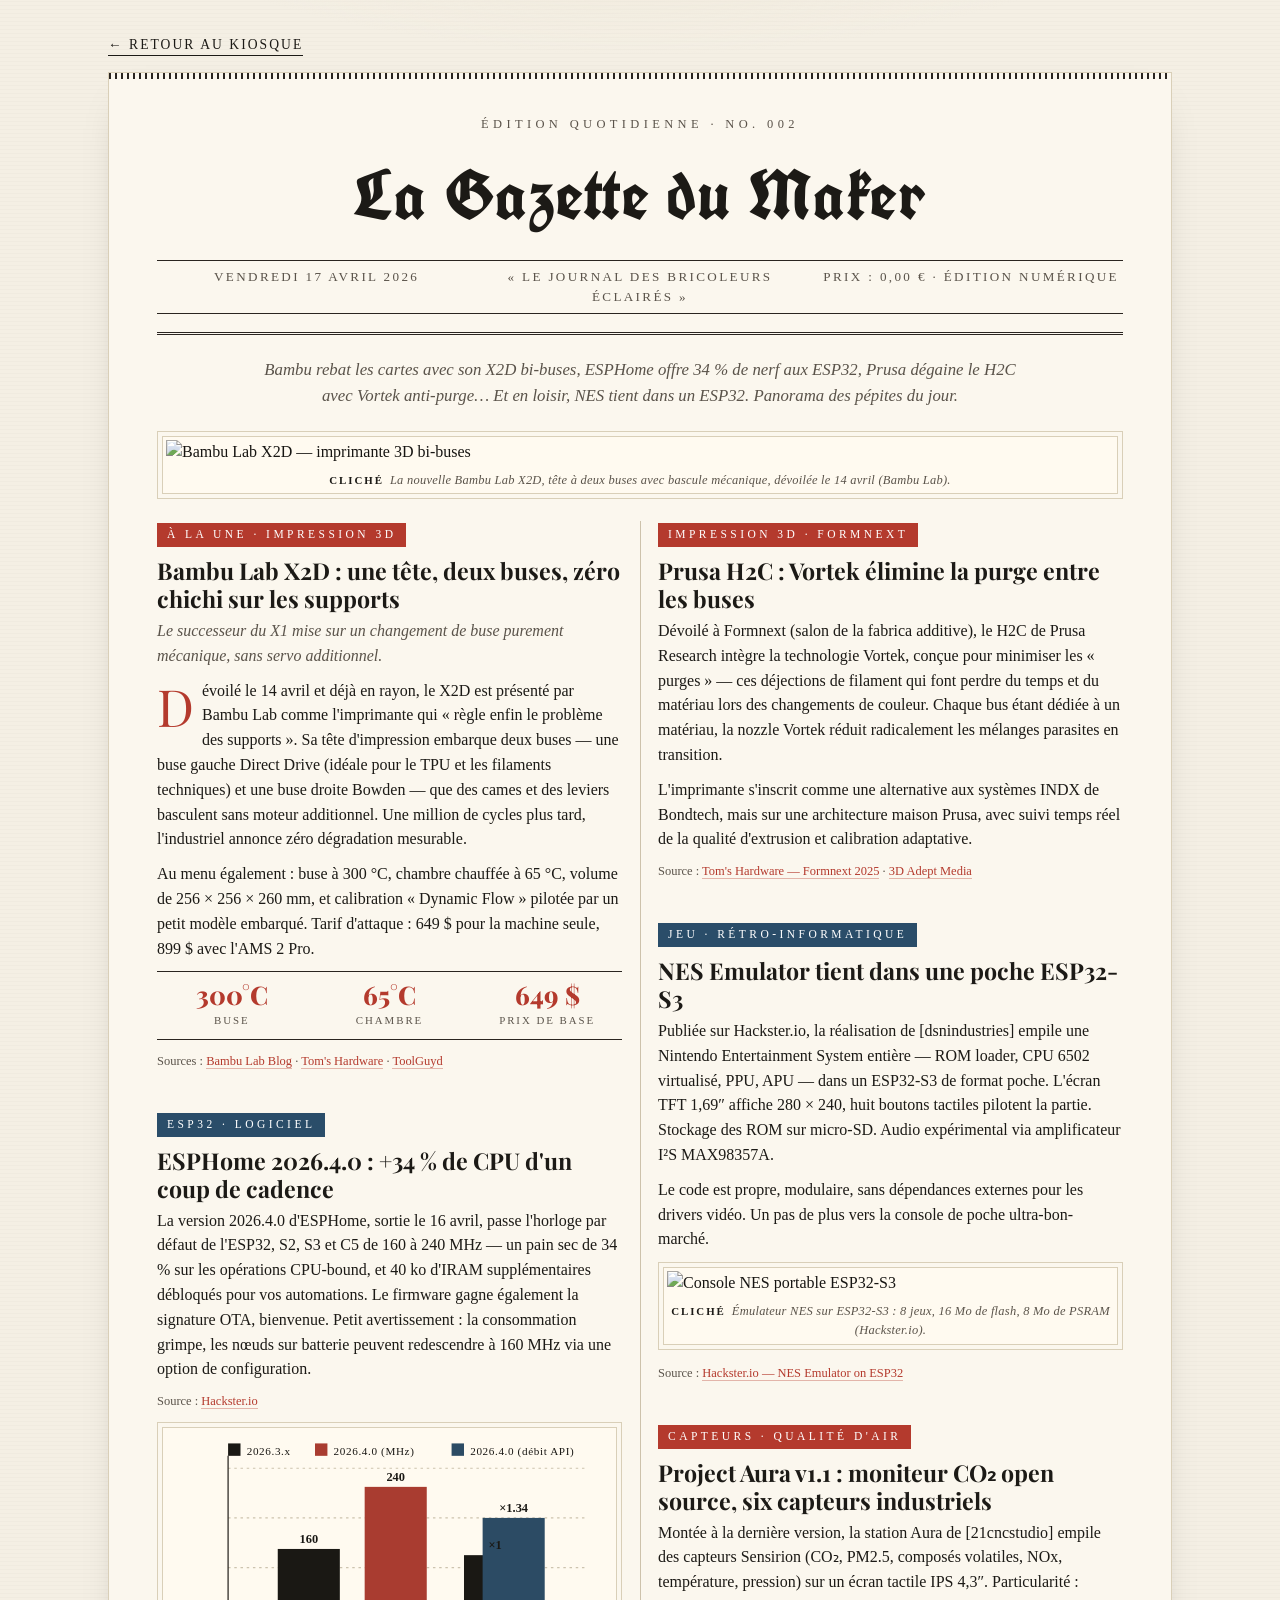
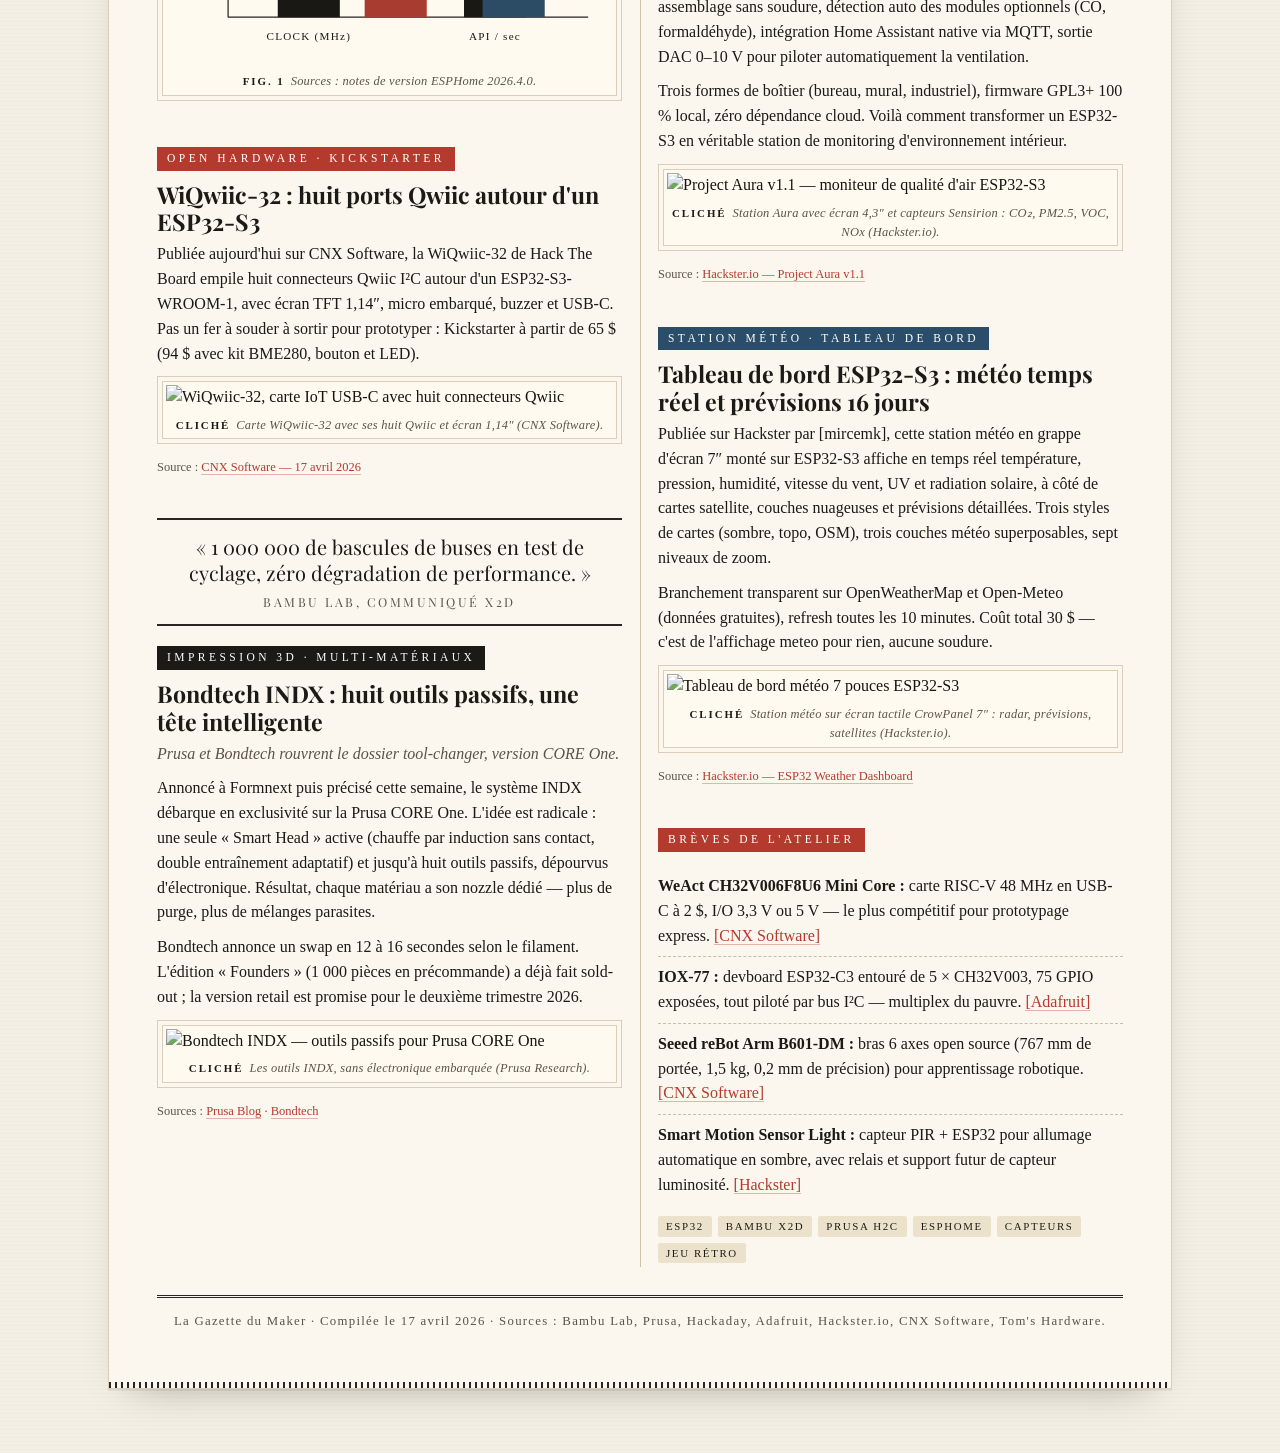
==== commit 8a8b5ef1: "Remplacement ESP-NOW Walkie-Talkies par Project Aura v1.1 (moniteur CO₂)" ====
--- a/2026-04-17.html
+++ b/2026-04-17.html
@@ -233,24 +233,28 @@
         </section>
 
         <section class="section">
-          <span class="kicker ink">Silicium · RISC-V</span>
-          <h2 class="headline">Canonical : « 2026, année de RISC-V sur desktop et serveur »</h2>
-          <div class="story">
-            <p>
-              Changement de rhétorique du côté d'Ubuntu : après une année 2025 placée sous le
-              signe du « readiness », Canonical annonce que 2026 sera celle du passage à
-              l'échelle. Objectif : voir débarquer des produits grand public RISC-V — portables,
-              NAS, SBC — pilotés par une Ubuntu qui se veut « de niveau production ».
-            </p>
-            <p>
-              En parallèle, RISE (Rise for Open Source) ouvre des <em>GitHub Runners</em>
-              RISC-V gratuits à tout projet open source qui veut intégrer la cible dans sa
-              CI — un problème d'infrastructure qui freinait l'adoption en pratique.
-            </p>
-            <p class="source">
-              Sources :
-              <a href="https://www.hackster.io/news/canonical-declares-that-2026-is-the-year-of-ubuntu-linux-on-the-risc-v-desktop-server-and-more-850a24c1e8b1">Hackster — Canonical</a>
-              · <a href="https://www.hackster.io/news/rise-launches-risc-v-github-runners-providing-ci-and-build-services-free-to-open-source-projects-559fa92fa713">Hackster — RISE Runners</a>
+          <span class="kicker">Capteurs · Qualité d'air</span>
+          <h2 class="headline">Project Aura v1.1 : moniteur CO₂ open source, six capteurs industriels</h2>
+          <div class="story">
+            <p>
+              Montée à la dernière version, la station Aura de [21cncstudio] empile des
+              capteurs Sensirion (CO₂, PM2.5, composés volatiles, NOx, température, pression)
+              sur un écran tactile IPS 4,3″. Particularité : assemblage sans soudure, détection
+              auto des modules optionnels (CO, formaldéhyde), intégration Home Assistant native
+              via MQTT, sortie DAC 0–10 V pour piloter automatiquement la ventilation.
+            </p>
+            <p>
+              Trois formes de boîtier (bureau, mural, industriel), firmware GPL3+ 100 % local,
+              zéro dépendance cloud. Voilà comment transformer un ESP32-S3 en véritable
+              station de monitoring d'environnement intérieur.
+            </p>
+            <figure class="figure halftone">
+              <img src="https://hackster.imgix.net/uploads/attachments/1940593/_OPJc6G09MF.blob?auto=compress%2Cformat&w=900&h=675&fit=min" alt="Project Aura v1.1 — moniteur de qualité d'air ESP32-S3" />
+              <figcaption><strong>Cliché</strong>Station Aura avec écran 4,3″ et capteurs Sensirion : CO₂, PM2.5, VOC, NOx (Hackster.io).</figcaption>
+            </figure>
+            <p class="source">
+              Source :
+              <a href="https://www.hackster.io/21cncstudio/project-aura-v1-1-open-source-esp32-aq-what-s-new-79067e">Hackster.io — Project Aura v1.1</a>
             </p>
           </div>
         </section>
@@ -287,7 +291,7 @@
           <ul class="brief-list">
             <li>
               <strong>WeAct CH32V006F8U6 Mini Core :</strong> carte RISC-V 48 MHz en USB-C à
-              2 $, I/O 3,3 V ou 5 V — idéal pour la prototypage express.
+              2 $, I/O 3,3 V ou 5 V — le plus compétitif pour prototypage express.
               <a href="https://www.cnx-software.com/2026/04/06/2-weact-ch32v006f8u6-mini-core-board-features-ch32v006-risc-v-mcu-supports-3-3v-or-5v-i-o-voltage/">[CNX Software]</a>
             </li>
             <li>
@@ -296,19 +300,14 @@
               <a href="https://blog.adafruit.com/2026/04/14/an-esp32-based-devboard-with-5-ch32v003-mcus-and-75-gpio">[Adafruit]</a>
             </li>
             <li>
-              <strong>Seeed reBot Arm B601-DM :</strong> bras 6 axes open source (767 mm de
-              portée, 1,5 kg de charge, 0,2 mm de répétabilité) pour robotique embarquée.
+              <strong>Seeed reBot Arm B601-DM :</strong> bras 6 axes open source
+              (767 mm de portée, 1,5 kg, 0,2 mm de précision) pour apprentissage robotique.
               <a href="https://www.cnx-software.com/">[CNX Software]</a>
             </li>
             <li>
-              <strong>Boardcon Tiny1126B :</strong> SoM Rockchip RV1126B ultra-compact
-              (34 × 30 mm) pour caméras intelligentes, DMS et systèmes de détection.
-              <a href="https://www.cnx-software.com/">[CNX Software]</a>
-            </li>
-            <li>
-              <strong>Adafruit ESP-NOW Walkie-Talkies :</strong> nouveau Learning System :
-              paire de talkies-walkies sans routeur ni Bluetooth, juste ESP-NOW et audio PCM.
-              <a href="https://blog.adafruit.com/">[Adafruit]</a>
+              <strong>Smart Motion Sensor Light :</strong> capteur PIR + ESP32 pour allumage
+              automatique en sombre, avec relais et support futur de capteur luminosité.
+              <a href="https://www.hackster.io/asharma8604/smart-motion-sensor-light-with-esp32-e8d6a7">[Hackster]</a>
             </li>
           </ul>
           <div class="tag-row">
@@ -316,8 +315,8 @@
             <span class="tag">Bambu X2D</span>
             <span class="tag">Prusa H2C</span>
             <span class="tag">ESPHome</span>
+            <span class="tag">Capteurs</span>
             <span class="tag">Jeu Rétro</span>
-            <span class="tag">Météo</span>
           </div>
         </section>
 
